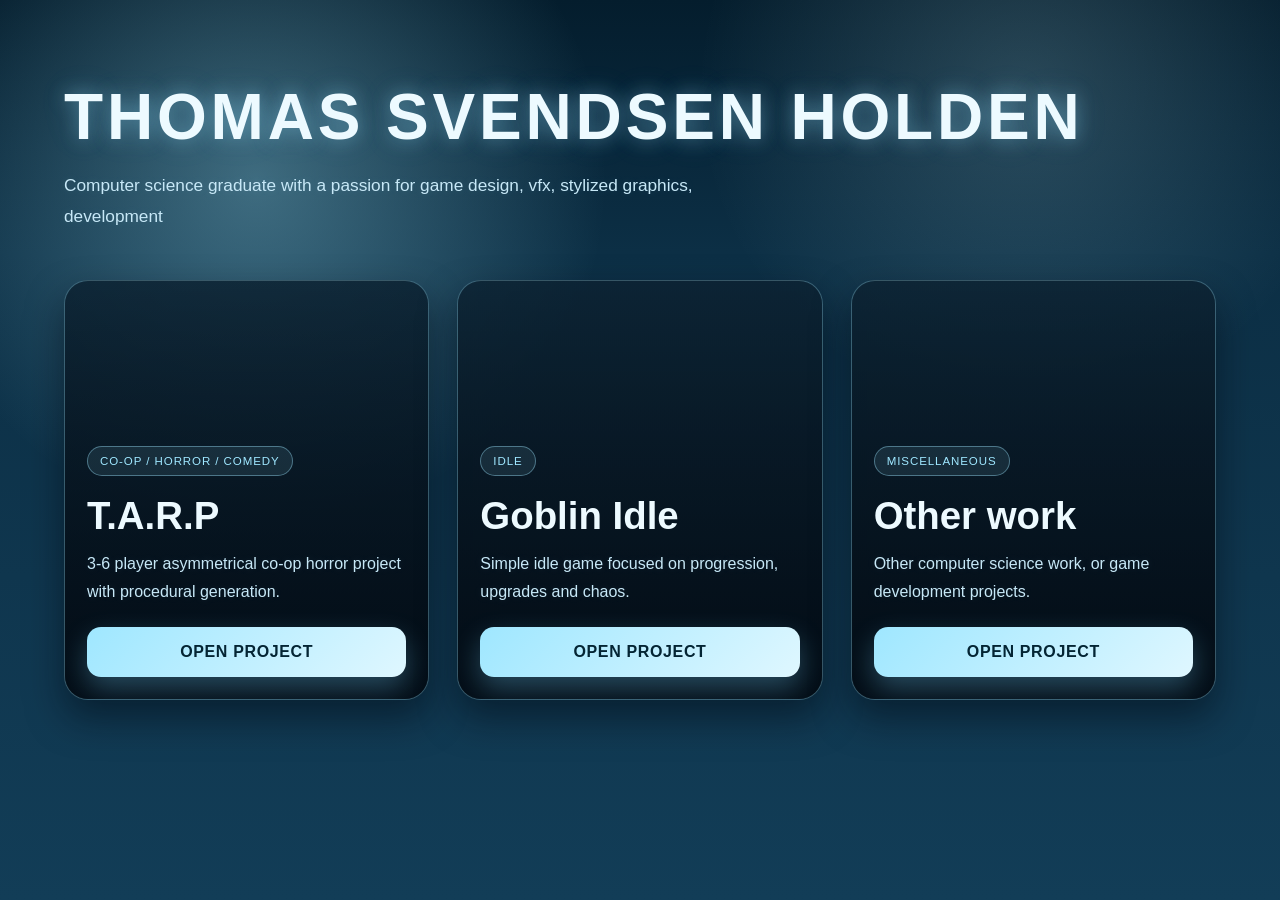
==== index.html @ 71b25685 "First updated page" ====
<!DOCTYPE html>
<html lang="en">
<head>
	<meta charset="UTF-8">
	<meta name="viewport" content="width=device-width, initial-scale=1.0">
	<title>Thomas Svendsen Holden</title>
	<link rel="stylesheet" href="styles.css">
</head>
<body>
	<main class="page-shell">
		<section class="hero">
			<h1>Thomas Svendsen Holden</h1>
			<p>Computer science graduate with a passion for game design, vfx, stylized graphics, development </p>
		</section>

		<section class="project-grid" aria-label="Project list">
			<article class="project-card project-card--tarp">
				<video class="project-video" autoplay muted loop playsinline poster="">
					<source src="previews/tarp.mp4" type="video/mp4">
				</video>
				<div class="project-overlay"></div>
				<div class="project-content">
					<span class="tag">Co-op / Horror / Comedy</span>
					<h2>T.A.R.P</h2>
					<p>3-6 player asymmetrical co-op horror project with procedural generation.</p>
					<a class="project-button" href="tarp.html">Open project</a>
				</div>
			</article>

			<article class="project-card project-card--goblin">
				<video class="project-video" autoplay muted loop playsinline poster="">
					<source src="previews/goblin-idle.mp4" type="video/mp4">
				</video>
				<div class="project-overlay"></div>
				<div class="project-content">
					<span class="tag">Idle</span>
					<h2>Goblin Idle</h2>
					<p>Simple idle game focused on progression, upgrades and chaos.</p>
					<a class="project-button" href="goblin-idle.html">Open project</a>
				</div>
			</article>

			<article class="project-card project-card--other">
				<video class="project-video" autoplay muted loop playsinline poster="">
					<source src="previews/other-work.mp4" type="video/mp4">
				</video>
				<div class="project-overlay"></div>
				<div class="project-content">
					<span class="tag">Miscellaneous</span>
					<h2>Other work</h2>
					<p>Other computer science work, or game development projects.</p>
					<a class="project-button" href="other-work.html">Open project</a>
				</div>
			</article>
		</section>
	</main>
</body>
</html>
---- styles.css ----
:root {
  --bg-deep: #031a2b;
  --bg-mid: #0b2f45;
  --bg-glow: #dff7ff;
  --panel: rgba(12, 34, 51, 0.82);
  --panel-soft: rgba(17, 53, 73, 0.76);
  --primary: #9fe7ff;
  --primary-strong: #72d4ff;
  --accent: #d9f6ff;
  --text: #edfaff;
  --muted: #c7e8f7;
  --line: rgba(170, 235, 255, 0.28);
  --shadow: rgba(2, 10, 20, 0.5);
}

* {
  box-sizing: border-box;
}

body {
  margin: 0;
  min-height: 100vh;
  font-family: Arial, Helvetica, sans-serif;
  color: var(--text);
  background:
    radial-gradient(circle at 20% 20%, rgba(165, 236, 255, 0.34), transparent 28%),
    radial-gradient(circle at 80% 10%, rgba(199, 245, 255, 0.18), transparent 25%),
    linear-gradient(180deg, #041d2d 0%, #0c2f45 28%, #123d57 100%);
}

main {
  max-width: 1100px;
  margin: 0 auto;
  padding: 80px 24px;
}

h1 {
  margin: 0 0 16px;
  font-size: clamp(2.6rem, 5vw, 4.4rem);
  letter-spacing: 0.06em;
  color: var(--text);
  text-transform: uppercase;
  text-shadow:
    0 0 18px rgba(159, 231, 255, 0.35),
    0 0 32px rgba(121, 196, 255, 0.2);
}

p {
  max-width: 700px;
  margin: 0;
  color: var(--muted);
  font-size: 1.08rem;
  line-height: 1.8;
  text-shadow: 0 0 10px rgba(184, 232, 255, 0.12);
}

.page-shell {
  max-width: 1200px;
  margin: 0 auto;
  padding: 80px 24px 100px;
}

.hero {
  margin-bottom: 48px;
}

.project-grid {
  display: grid;
  grid-template-columns: repeat(3, minmax(260px, 1fr));
  gap: 28px;
}

.project-card {
  position: relative;
  display: flex;
  flex-direction: column;
  min-height: 420px;
  overflow: hidden;
  border: 1px solid var(--line);
  border-radius: 24px;
  background: linear-gradient(180deg, rgba(16, 44, 63, 0.82), rgba(10, 26, 39, 0.9));
  box-shadow: 0 18px 36px var(--shadow);
}

.project-video,
.project-overlay {
  position: absolute;
  inset: 0;
  width: 100%;
  height: 100%;
}

.project-video {
  object-fit: cover;
  filter: saturate(0.8) brightness(0.45);
}

.project-overlay {
  background: linear-gradient(180deg, rgba(2, 9, 17, 0.24), rgba(2, 9, 17, 0.82));
}

.project-content {
  position: relative;
  z-index: 1;
  display: flex;
  flex: 1;
  flex-direction: column;
  justify-content: flex-end;
  padding: 24px 22px 22px;
}

.tag {
  display: inline-block;
  width: fit-content;
  margin-bottom: 18px;
  padding: 8px 12px;
  border: 1px solid rgba(159, 231, 255, 0.4);
  border-radius: 999px;
  background: rgba(159, 231, 255, 0.1);
  color: var(--primary);
  font-size: 0.72rem;
  letter-spacing: 0.08em;
  text-transform: uppercase;
}

.project-card h2 {
  margin: 0 0 12px;
  font-size: clamp(2rem, 3vw, 2.7rem);
  color: var(--text);
}

.project-card p {
  margin: 0 0 20px;
  font-size: 1rem;
}

.project-button {
  display: inline-flex;
  align-items: center;
  justify-content: center;
  width: 100%;
  padding: 16px 18px;
  border-radius: 14px;
  background: linear-gradient(135deg, var(--primary) 0%, #dff7ff 100%);
  color: #042534;
  text-decoration: none;
  font-weight: 800;
  font-size: 1rem;
  letter-spacing: 0.04em;
  text-transform: uppercase;
  box-shadow: 0 12px 28px rgba(117, 213, 255, 0.3);
  transition: transform 0.2s ease, box-shadow 0.2s ease;
}

.project-button:hover {
  transform: translateY(-2px);
  box-shadow: 0 18px 32px rgba(117, 213, 255, 0.42);
}

.subpage-shell {
  max-width: 900px;
  margin: 0 auto;
  padding: 80px 24px 100px;
}

.back-link {
  display: inline-block;
  margin-bottom: 20px;
  color: var(--primary);
  text-decoration: none;
  font-weight: 700;
}

.subpage-shell h1 {
  margin-bottom: 18px;
}

.subpage-shell p {
  font-size: 1.08rem;
}

.project-page {
  max-width: 980px;
  color: var(--text);
}

.project-hero {
  position: relative;
  overflow: hidden;
  min-height: 72vh;
  margin-bottom: 24px;
  border: 1px solid var(--line);
  border-radius: 24px;
  box-shadow: 0 18px 34px var(--shadow);
  background: #071a27;
}

.project-hero-video {
  position: absolute;
  inset: 0;
  width: 100%;
  height: 100%;
  object-fit: cover;
  filter: saturate(1) brightness(0.8);
}

.project-section-video {
  display: block;
  width: 100%;
  max-width: 100%;
  height: 360px;
  margin-top: 16px;
  border-radius: 18px;
  border: 1px solid var(--line);
  object-fit: cover;
  background: #091f2f;
}

.project-hero-overlay {
  position: absolute;
  inset: 0;
  background: linear-gradient(180deg, rgba(4, 12, 20, 0.12) 0%, rgba(4, 12, 20, 0.22) 32%, rgba(4, 12, 20, 0.52) 100%);
}

.project-hero-copy {
  position: relative;
  z-index: 1;
  display: flex;
  flex-direction: column;
  justify-content: flex-end;
  min-height: 72vh;
  padding: clamp(24px, 4vw, 48px);
}

.project-kicker {
  margin: 0 0 10px;
  color: var(--primary);
  font-size: 0.76rem;
  letter-spacing: 0.16em;
  text-transform: uppercase;
}

.project-page h1 {
  margin: 0;
  font-size: clamp(2.5rem, 4vw, 4.25rem);
  line-height: 1.1;
  text-transform: none;
  letter-spacing: 0.02em;
}

.project-section {
  margin-top: 32px;
  padding: 28px 24px;
  border: 1px solid var(--line);
  border-radius: 20px;
  background: rgba(8, 22, 34, 0.48);
}

.project-section h2 {
  margin: 0 0 18px;
  font-size: clamp(1.5rem, 2vw, 2.1rem);
  color: var(--primary);
}

.project-section p,
.project-section li {
  color: var(--muted);
  font-size: 1.04rem;
  line-height: 1.8;
}

.project-section ul {
  margin: 16px 0 18px 20px;
  padding: 0;
}

.project-section img {
  display: block;
  width: 100%;
  margin: 20px 0;
  border-radius: 14px;
  border: 1px solid var(--line);
}

@media (max-width: 760px) {
  .project-grid {
    grid-template-columns: 1fr;
  }
}
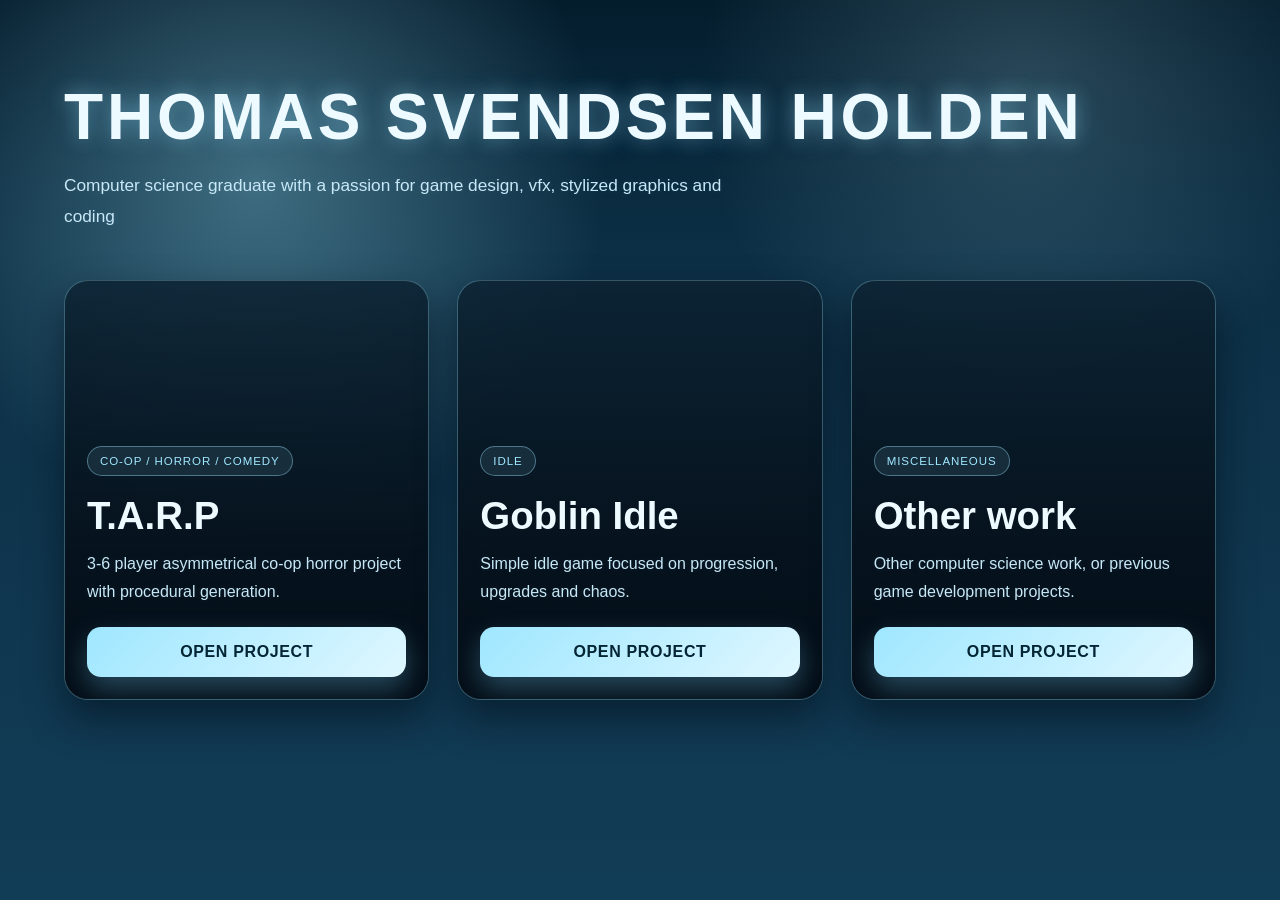
==== commit 59dc52f3: "Fixed typos and tweaked pages" ====
--- a/index.html
+++ b/index.html
@@ -10,7 +10,7 @@
 	<main class="page-shell">
 		<section class="hero">
 			<h1>Thomas Svendsen Holden</h1>
-			<p>Computer science graduate with a passion for game design, vfx, stylized graphics, development </p>
+			<p>Computer science graduate with a passion for game design, vfx, stylized graphics and coding</p>
 		</section>
 
 		<section class="project-grid" aria-label="Project list">
@@ -42,13 +42,13 @@
 
 			<article class="project-card project-card--other">
 				<video class="project-video" autoplay muted loop playsinline poster="">
-					<source src="previews/other-work.mp4" type="video/mp4">
+					<source src="previews/other.mp4" type="video/mp4">
 				</video>
 				<div class="project-overlay"></div>
 				<div class="project-content">
 					<span class="tag">Miscellaneous</span>
 					<h2>Other work</h2>
-					<p>Other computer science work, or game development projects.</p>
+					<p>Other computer science work, or previous game development projects.</p>
 					<a class="project-button" href="other-work.html">Open project</a>
 				</div>
 			</article>
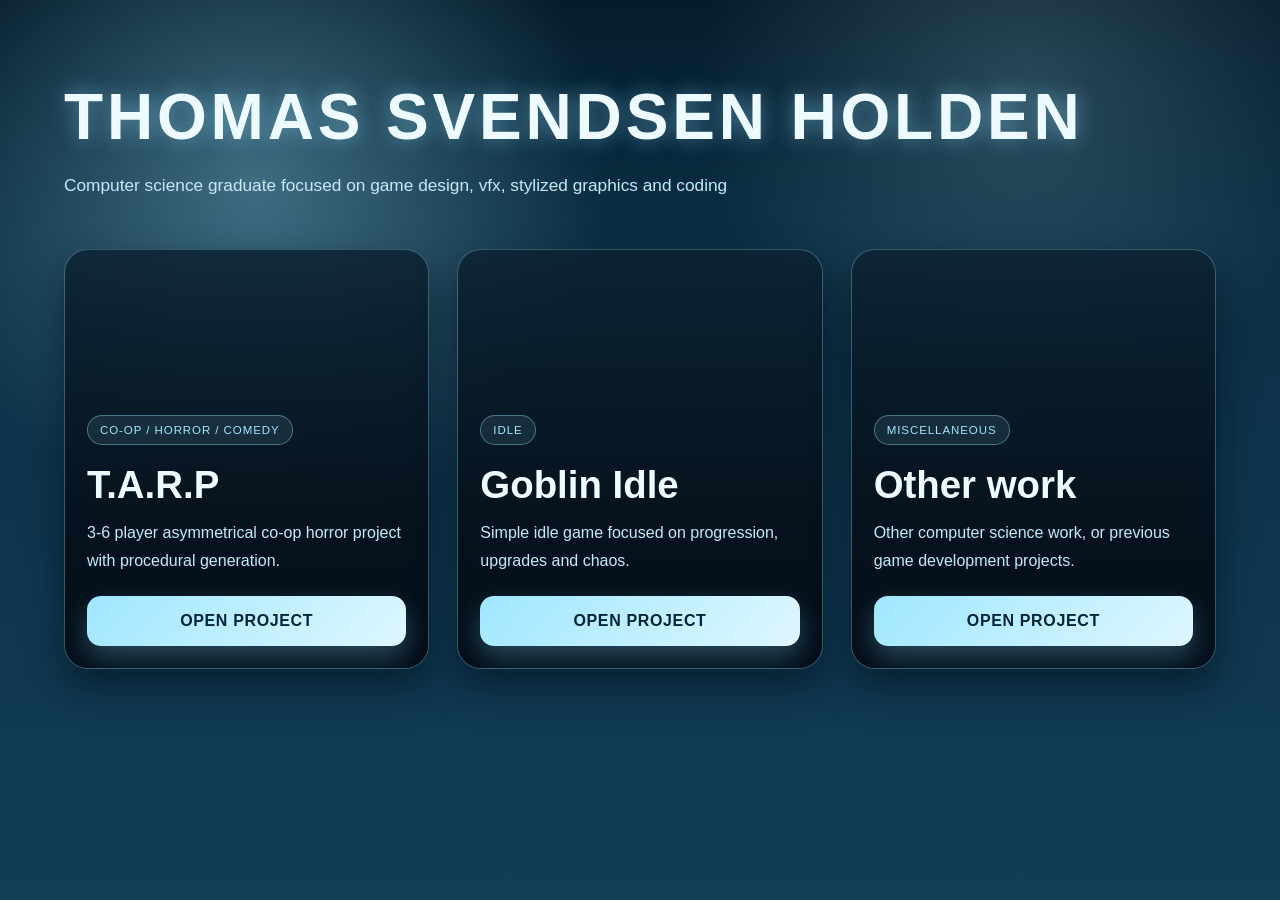
==== commit ee680f1c: "More typos" ====
--- a/index.html
+++ b/index.html
@@ -10,7 +10,7 @@
 	<main class="page-shell">
 		<section class="hero">
 			<h1>Thomas Svendsen Holden</h1>
-			<p>Computer science graduate with a passion for game design, vfx, stylized graphics and coding</p>
+			<p>Computer science graduate focused on game design, vfx, stylized graphics and coding</p>
 		</section>
 
 		<section class="project-grid" aria-label="Project list">
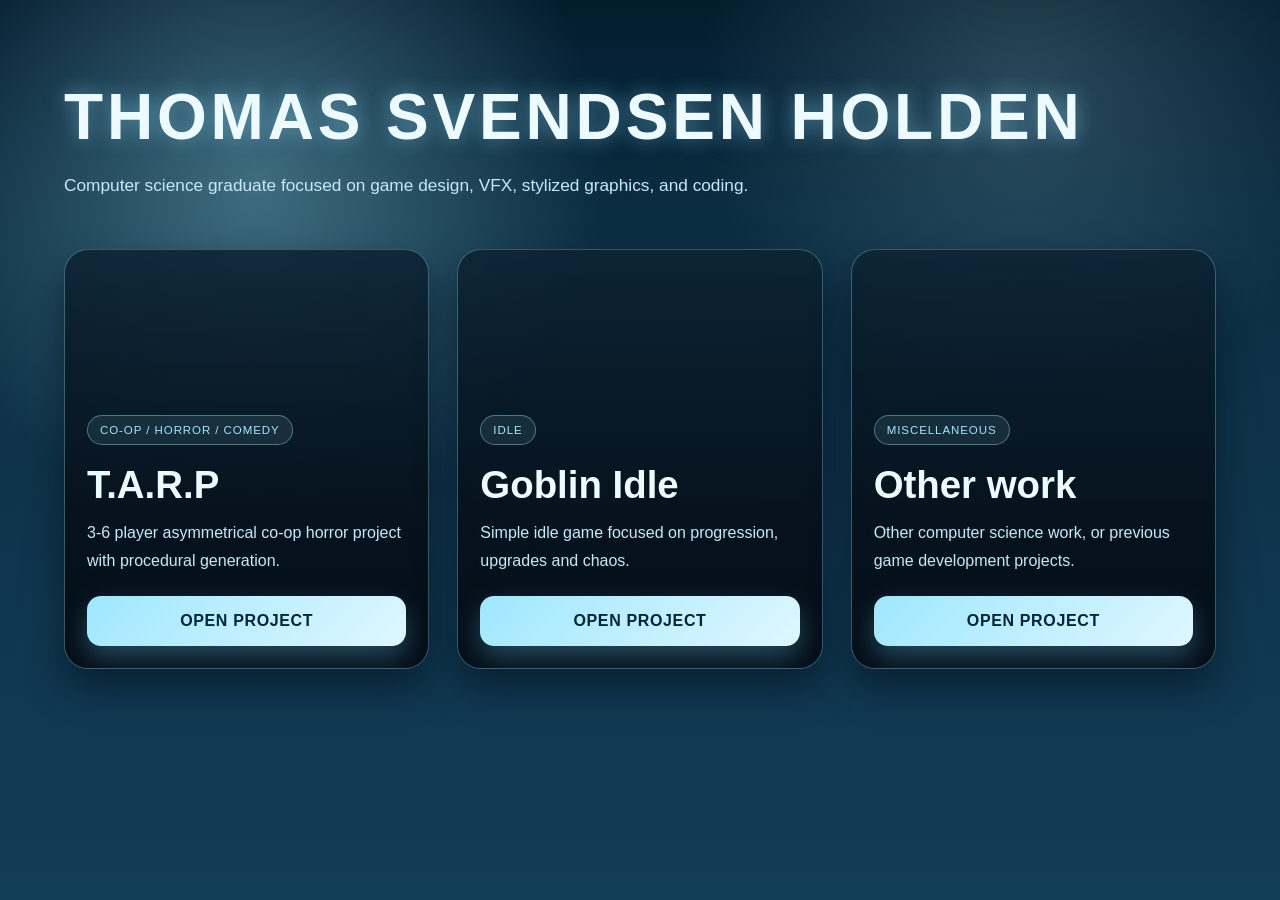
==== commit ecae429a: "New devlog, and typo fixes" ====
--- a/index.html
+++ b/index.html
@@ -10,7 +10,7 @@
 	<main class="page-shell">
 		<section class="hero">
 			<h1>Thomas Svendsen Holden</h1>
-			<p>Computer science graduate focused on game design, vfx, stylized graphics and coding</p>
+			<p>Computer science graduate focused on game design, VFX, stylized graphics, and coding.</p>
 		</section>
 
 		<section class="project-grid" aria-label="Project list">
--- a/styles.css
+++ b/styles.css
@@ -282,8 +282,108 @@
   border: 1px solid var(--line);
 }
 
+.devlog-preview-grid {
+  display: grid;
+  grid-template-columns: repeat(3, minmax(220px, 1fr));
+  gap: 20px;
+  margin-top: 18px;
+}
+
+.devlog-card {
+  display: flex;
+  flex-direction: column;
+  gap: 14px;
+  padding: 20px;
+  border: 1px solid var(--line);
+  border-radius: 18px;
+  background: rgba(10, 28, 41, 0.6);
+}
+
+.devlog-card h3 {
+  margin: 0;
+  font-size: clamp(1.3rem, 2vw, 1.8rem);
+  color: var(--text);
+}
+
+.devlog-card p {
+  margin: 0;
+  color: var(--muted);
+  font-size: 0.98rem;
+}
+
+.devlog-button {
+  width: fit-content;
+  min-width: 180px;
+  margin-top: auto;
+}
+
+.devlog-tag {
+  margin-bottom: 0;
+}
+
+.devlog-archive {
+  display: grid;
+  grid-template-columns: 260px minmax(0, 1fr);
+  gap: 24px;
+  margin-top: 28px;
+}
+
+.devlog-sidebar {
+  position: sticky;
+  top: 24px;
+  height: fit-content;
+  padding: 20px 18px;
+  border: 1px solid var(--line);
+  border-radius: 18px;
+  background: rgba(8, 22, 34, 0.6);
+}
+
+.devlog-sidebar h3 {
+  margin: 0 0 16px;
+  color: var(--primary);
+  font-size: 0.86rem;
+  letter-spacing: 0.12em;
+  text-transform: uppercase;
+}
+
+.devlog-sidebar nav {
+  display: flex;
+  flex-direction: column;
+  gap: 10px;
+}
+
+.devlog-nav-link {
+  display: block;
+  padding: 12px 14px;
+  border: 1px solid rgba(159, 231, 255, 0.18);
+  border-radius: 12px;
+  background: rgba(159, 231, 255, 0.04);
+  color: var(--text);
+  text-decoration: none;
+  transition: border-color 0.2s ease, transform 0.2s ease;
+}
+
+.devlog-nav-link:hover {
+  transform: translateX(2px);
+  border-color: rgba(159, 231, 255, 0.45);
+}
+
+.devlog-archive-main {
+  min-width: 0;
+}
+
+.devlog-archive-main .project-section {
+  margin-top: 0;
+}
+
 @media (max-width: 760px) {
-  .project-grid {
+  .project-grid,
+  .devlog-preview-grid,
+  .devlog-archive {
     grid-template-columns: 1fr;
   }
-}
+
+  .devlog-sidebar {
+    position: static;
+  }
+}
